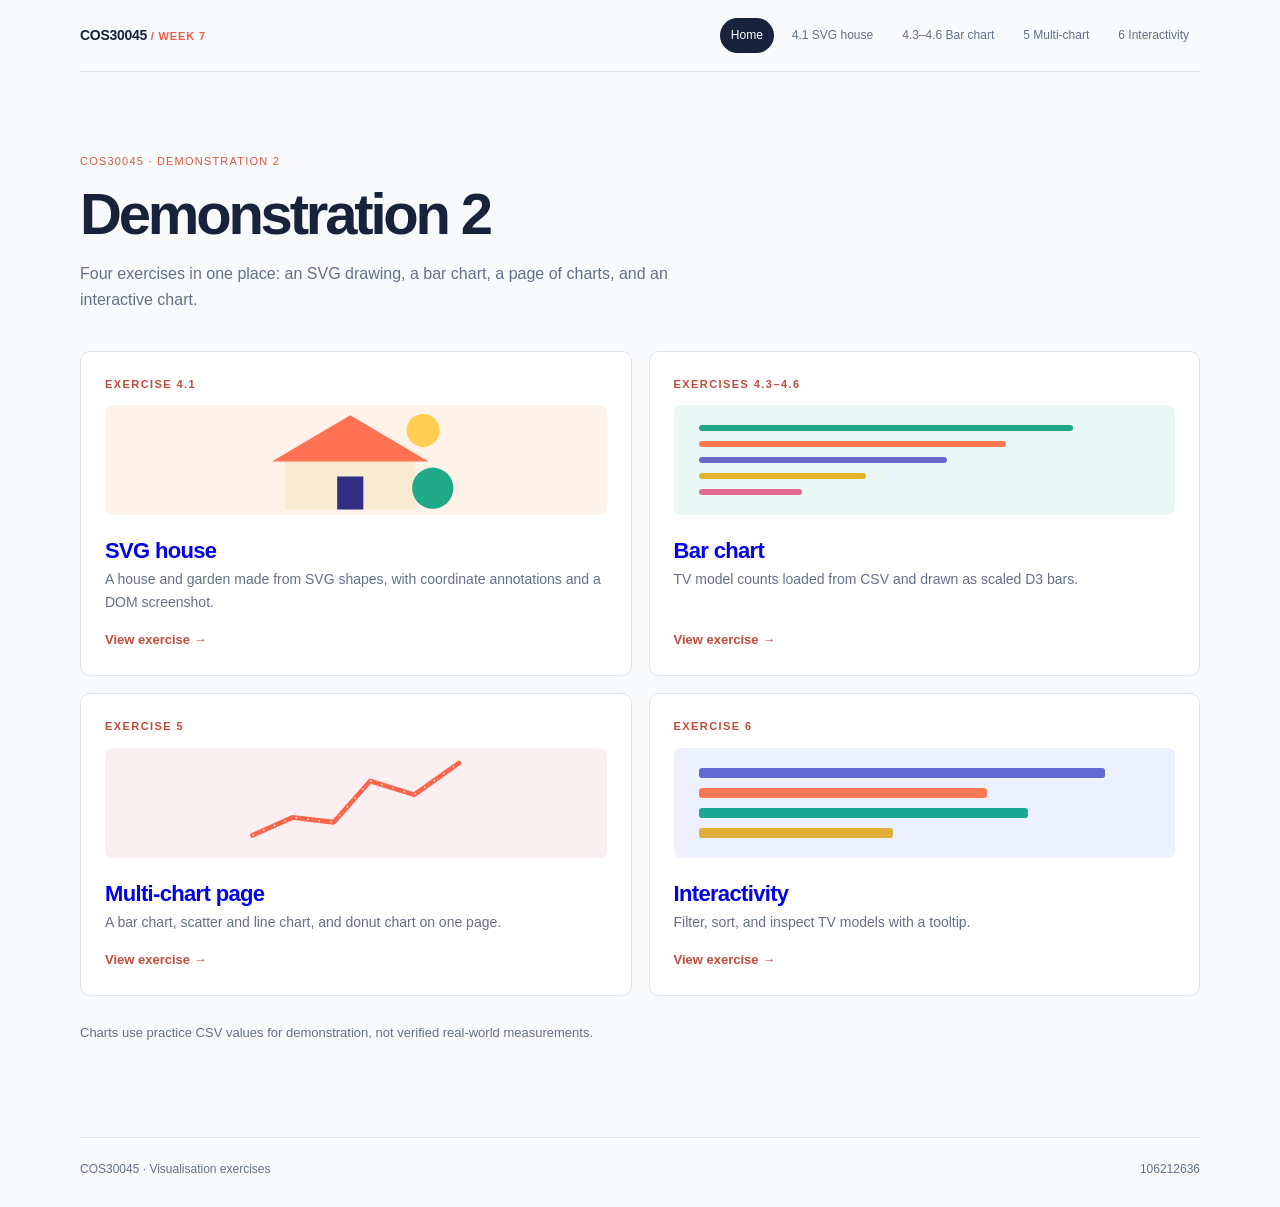
==== index.html @ 02749a00 "upload website from local to github repo" ====
<!doctype html>
<html lang="en">
<head>
  <meta charset="utf-8">
  <meta name="viewport" content="width=device-width, initial-scale=1">
  <title>Demonstration 2 · COS30045</title>
  <link rel="stylesheet" href="site.css">
</head>
<body>
  <header class="site-header">
    <a class="site-name" href="index.html">COS30045 <span> / WEEK 7</span></a>
    <nav aria-label="Exercises"><a href="index.html" aria-current="page">Home</a><a href="house/">4.1 SVG house</a><a href="brands/">4.3–4.6 Bar chart</a><a href="charts/">5 Multi-chart</a><a href="explorer/">6 Interactivity</a></nav>
  </header>
  <main class="landing">
    <p class="course-label">COS30045 · DEMONSTRATION 2</p>
    <h1>Demonstration 2</h1>
    <p class="lede">Four exercises in one place: an SVG drawing, a bar chart, a page of charts, and an interactive chart.</p>
    <div class="landing-grid">
      <a class="feature-card card-house" href="house/"><span class="card-index">EXERCISE 4.1</span><span class="card-art" aria-hidden="true"><svg viewBox="0 0 320 160"><circle cx="258" cy="37" r="24" fill="#ffce52"/><rect x="57" y="76" width="190" height="76" fill="#f9ead2"/><path d="M38 82 152 15 266 82Z" fill="#ff7354"/><rect x="133" y="104" width="38" height="48" fill="#312e81"/><circle cx="272" cy="121" r="30" fill="#20aa89"/></svg></span><strong>SVG house</strong><span>A house and garden made from SVG shapes, with coordinate annotations and a DOM screenshot.</span><span class="card-action">View exercise →</span></a>
      <a class="feature-card card-brands" href="brands/"><span class="card-index">EXERCISES 4.3–4.6</span><span class="card-art mini-bars" aria-hidden="true"><i></i><i></i><i></i><i></i><i></i></span><strong>Bar chart</strong><span>TV model counts loaded from CSV and drawn as scaled D3 bars.</span><span class="card-action">View exercise →</span></a>
      <a class="feature-card card-charts" href="charts/"><span class="card-index">EXERCISE 5</span><span class="card-art mini-chart" aria-hidden="true"><svg viewBox="0 0 320 160"><path d="M10 127 68 101 128 108 181 48 245 68 310 22" fill="none" stroke="#fb654c" stroke-width="7" stroke-linecap="round" stroke-linejoin="round"/><path d="M10 127 68 101 128 108 181 48 245 68 310 22" fill="none" stroke="#fff" stroke-width="2" stroke-dasharray="2 15"/></svg></span><strong>Multi-chart page</strong><span>A bar chart, scatter and line chart, and donut chart on one page.</span><span class="card-action">View exercise →</span></a>
      <a class="feature-card card-explorer" href="explorer/"><span class="card-index">EXERCISE 6</span><span class="card-art mini-explorer" aria-hidden="true"><i></i><i></i><i></i><i></i></span><strong>Interactivity</strong><span>Filter, sort, and inspect TV models with a tooltip.</span><span class="card-action">View exercise →</span></a>
    </div>
    <p class="data-disclaimer">Charts use practice CSV values for demonstration, not verified real-world measurements.</p>
  </main>
  <footer><span>COS30045 · Visualisation exercises</span><span>106212636</span></footer>
</body>
</html>
---- site.css ----
:root { color-scheme: light; --ink: #17233b; --muted: #647089; --line: #dde4ed; --accent: #ed5e49; }
* { box-sizing: border-box; }
html { scroll-behavior: smooth; }
body { background: #f8fafc; color: var(--ink); }
body { margin: 0; font: 15px/1.6 -apple-system, BlinkMacSystemFont, "Segoe UI", sans-serif; }
.site-header { display: flex; align-items: center; justify-content: space-between; margin: auto; border-bottom: 1px solid var(--line); }
.site-name { color: var(--ink); font-weight: 750; text-decoration: none; }
main { margin: auto; padding-bottom: 80px; }
footer { display: flex; justify-content: space-between; gap: 20px; margin: auto; padding: 22px 0 28px; border-top: 1px solid var(--line); font-size: 12px; }
.site-header nav { display: flex; }
.site-header, main, footer { width: min(100% - 48px, 1120px); max-width: 1120px; }
.site-header { height: auto; min-height: 72px; gap: 16px; }
.site-name { white-space: nowrap; font-size: 14px; letter-spacing: -.02em; }
.site-name span { color: var(--accent); font-size: 11px; letter-spacing: .08em; }
.site-header nav { flex-wrap: wrap; justify-content: flex-end; gap: 7px; }
.site-header nav a { display: inline-block; padding: 8px 11px; border-radius: 999px; color: var(--muted); font-size: 12px; text-decoration: none; white-space: nowrap; }
.site-header nav a:hover, .site-header nav a:focus-visible, .site-header nav a[aria-current="page"] { background: #17233b; color: #fff; text-decoration: none; }
main { padding-top: 55px; }
h1 { font-size: clamp(35px, 5vw, 60px); letter-spacing: -.055em; }
h2 { color: var(--ink); }
.course-label { color: #dd553f; letter-spacing: .11em; text-transform: uppercase; font-size: 11px; }
.chart-surface, .controls, .visualisation, .house-figure, .annotation, .dom-figure { background: #fff; }
.line-mark { stroke: #f05a55; } .point-mark { stroke: #f05a55; }
.landing { padding-top: clamp(42px, 6vw, 70px); }
.landing h1 { max-width: 850px; margin: 10px 0 0; font-size: clamp(38px, 5vw, 58px); line-height: 1.1; }
.period { color: var(--accent); }
.lede { max-width: 650px; margin: 16px 0 38px; color: var(--muted); font-size: 16px; line-height: 1.6; }
.landing-grid { display: grid; grid-template-columns: repeat(2, minmax(0, 1fr)); gap: 17px; }
.feature-card { display: flex; flex-direction: column; min-height: 290px; overflow: hidden; padding: 24px; border: 1px solid var(--line); border-radius: 10px; background: #fff; text-decoration: none; transition: border-color .2s; }
.feature-card:hover, .feature-card:focus-visible { border-color: #9caec5; }
.card-index { font-size: 11px; font-weight: 700; letter-spacing: .13em; color: #c14b39; }
.card-art { display: block; height: 110px; margin: 12px 0 18px; overflow: hidden; border-radius: 7px; background: #fff3e9; }
.card-art svg { width: 100%; height: 100%; }
.feature-card strong { font-size: 22px; letter-spacing: -.03em; }
.feature-card > span:not(.card-art):not(.card-index):not(.card-action) { color: var(--muted); font-size: 14px; }
.card-action { margin-top: auto; padding-top: 17px; color: #c14b39; font-size: 13px; font-weight: 700; }
.card-brands .card-art { background: #e9f8f4; } .card-charts .card-art { background: #fceff1; } .card-explorer .card-art { background: #edf0ff; }
.mini-bars, .mini-explorer { display: flex; flex-direction: column; justify-content: center; gap: 10px; padding: 20px 25px; }
.mini-bars i, .mini-explorer i { display: block; height: 15px; border-radius: 3px; background: #20a789; }
.mini-bars i:nth-child(1) { width: 83%; }.mini-bars i:nth-child(2) { width: 68%; background: #fa794e; }.mini-bars i:nth-child(3) { width: 55%; background: #6669c6; }.mini-bars i:nth-child(4) { width: 37%; background: #dfb22e; }.mini-bars i:nth-child(5) { width: 23%; background: #e36891; }
.mini-explorer i { height: 16px; background: #6369d4; }.mini-explorer i:nth-child(1) { width: 90%; }.mini-explorer i:nth-child(2) { width: 64%; background: #fa7953; }.mini-explorer i:nth-child(3) { width: 73%; background: #1aa893; }.mini-explorer i:nth-child(4) { width: 43%; background: #e1af39; }
.data-disclaimer { margin-top: 27px; color: var(--muted); font-size: 13px; }
footer { color: var(--muted); }
@media (max-width: 760px) { .site-header { align-items: flex-start; flex-direction: column; padding: 15px 0; } .site-header nav { justify-content: flex-start; gap: 3px; } .site-header nav a { padding: 6px 9px; } .landing-grid { grid-template-columns: 1fr; } .feature-card { min-height: 315px; } }
@media (max-width: 600px) { .site-header, main, footer { width: min(100% - 32px, 1120px); } main { padding-top: 32px; } }
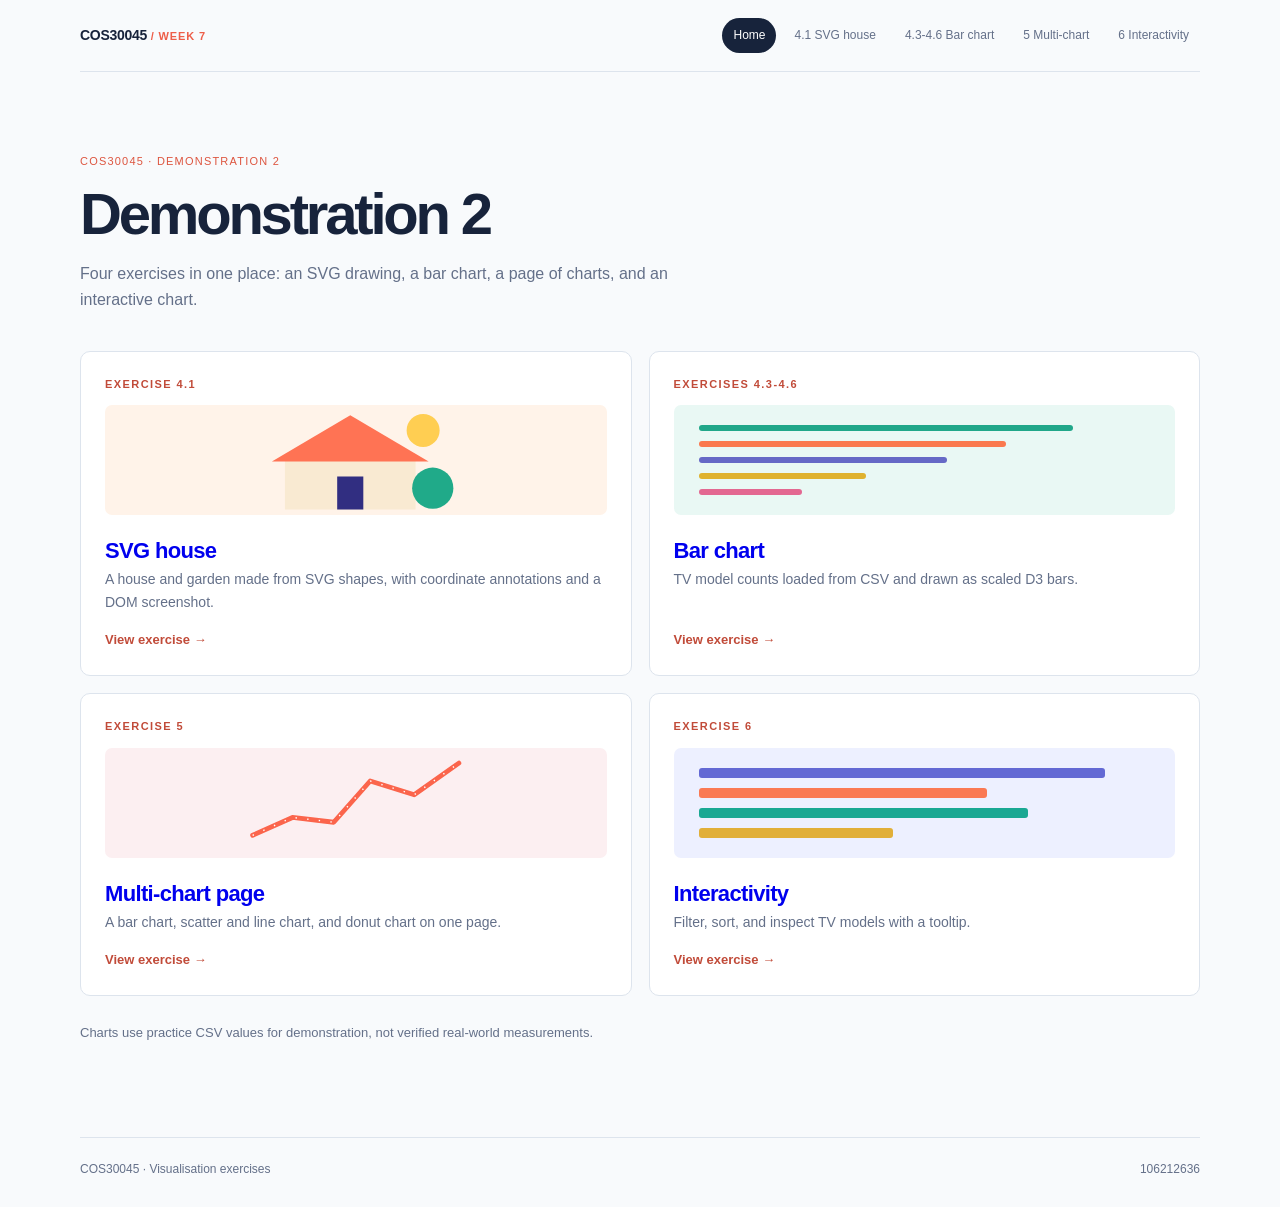
==== commit 59559fc7: "make change to the documents" ====
--- a/index.html
+++ b/index.html
@@ -9,7 +9,7 @@
 <body>
   <header class="site-header">
     <a class="site-name" href="index.html">COS30045 <span> / WEEK 7</span></a>
-    <nav aria-label="Exercises"><a href="index.html" aria-current="page">Home</a><a href="house/">4.1 SVG house</a><a href="brands/">4.3–4.6 Bar chart</a><a href="charts/">5 Multi-chart</a><a href="explorer/">6 Interactivity</a></nav>
+    <nav aria-label="Exercises"><a href="index.html" aria-current="page">Home</a><a href="house/">4.1 SVG house</a><a href="brands/">4.3-4.6 Bar chart</a><a href="charts/">5 Multi-chart</a><a href="explorer/">6 Interactivity</a></nav>
   </header>
   <main class="landing">
     <p class="course-label">COS30045 · DEMONSTRATION 2</p>
@@ -17,7 +17,7 @@
     <p class="lede">Four exercises in one place: an SVG drawing, a bar chart, a page of charts, and an interactive chart.</p>
     <div class="landing-grid">
       <a class="feature-card card-house" href="house/"><span class="card-index">EXERCISE 4.1</span><span class="card-art" aria-hidden="true"><svg viewBox="0 0 320 160"><circle cx="258" cy="37" r="24" fill="#ffce52"/><rect x="57" y="76" width="190" height="76" fill="#f9ead2"/><path d="M38 82 152 15 266 82Z" fill="#ff7354"/><rect x="133" y="104" width="38" height="48" fill="#312e81"/><circle cx="272" cy="121" r="30" fill="#20aa89"/></svg></span><strong>SVG house</strong><span>A house and garden made from SVG shapes, with coordinate annotations and a DOM screenshot.</span><span class="card-action">View exercise →</span></a>
-      <a class="feature-card card-brands" href="brands/"><span class="card-index">EXERCISES 4.3–4.6</span><span class="card-art mini-bars" aria-hidden="true"><i></i><i></i><i></i><i></i><i></i></span><strong>Bar chart</strong><span>TV model counts loaded from CSV and drawn as scaled D3 bars.</span><span class="card-action">View exercise →</span></a>
+      <a class="feature-card card-brands" href="brands/"><span class="card-index">EXERCISES 4.3-4.6</span><span class="card-art mini-bars" aria-hidden="true"><i></i><i></i><i></i><i></i><i></i></span><strong>Bar chart</strong><span>TV model counts loaded from CSV and drawn as scaled D3 bars.</span><span class="card-action">View exercise →</span></a>
       <a class="feature-card card-charts" href="charts/"><span class="card-index">EXERCISE 5</span><span class="card-art mini-chart" aria-hidden="true"><svg viewBox="0 0 320 160"><path d="M10 127 68 101 128 108 181 48 245 68 310 22" fill="none" stroke="#fb654c" stroke-width="7" stroke-linecap="round" stroke-linejoin="round"/><path d="M10 127 68 101 128 108 181 48 245 68 310 22" fill="none" stroke="#fff" stroke-width="2" stroke-dasharray="2 15"/></svg></span><strong>Multi-chart page</strong><span>A bar chart, scatter and line chart, and donut chart on one page.</span><span class="card-action">View exercise →</span></a>
       <a class="feature-card card-explorer" href="explorer/"><span class="card-index">EXERCISE 6</span><span class="card-art mini-explorer" aria-hidden="true"><i></i><i></i><i></i><i></i></span><strong>Interactivity</strong><span>Filter, sort, and inspect TV models with a tooltip.</span><span class="card-action">View exercise →</span></a>
     </div>
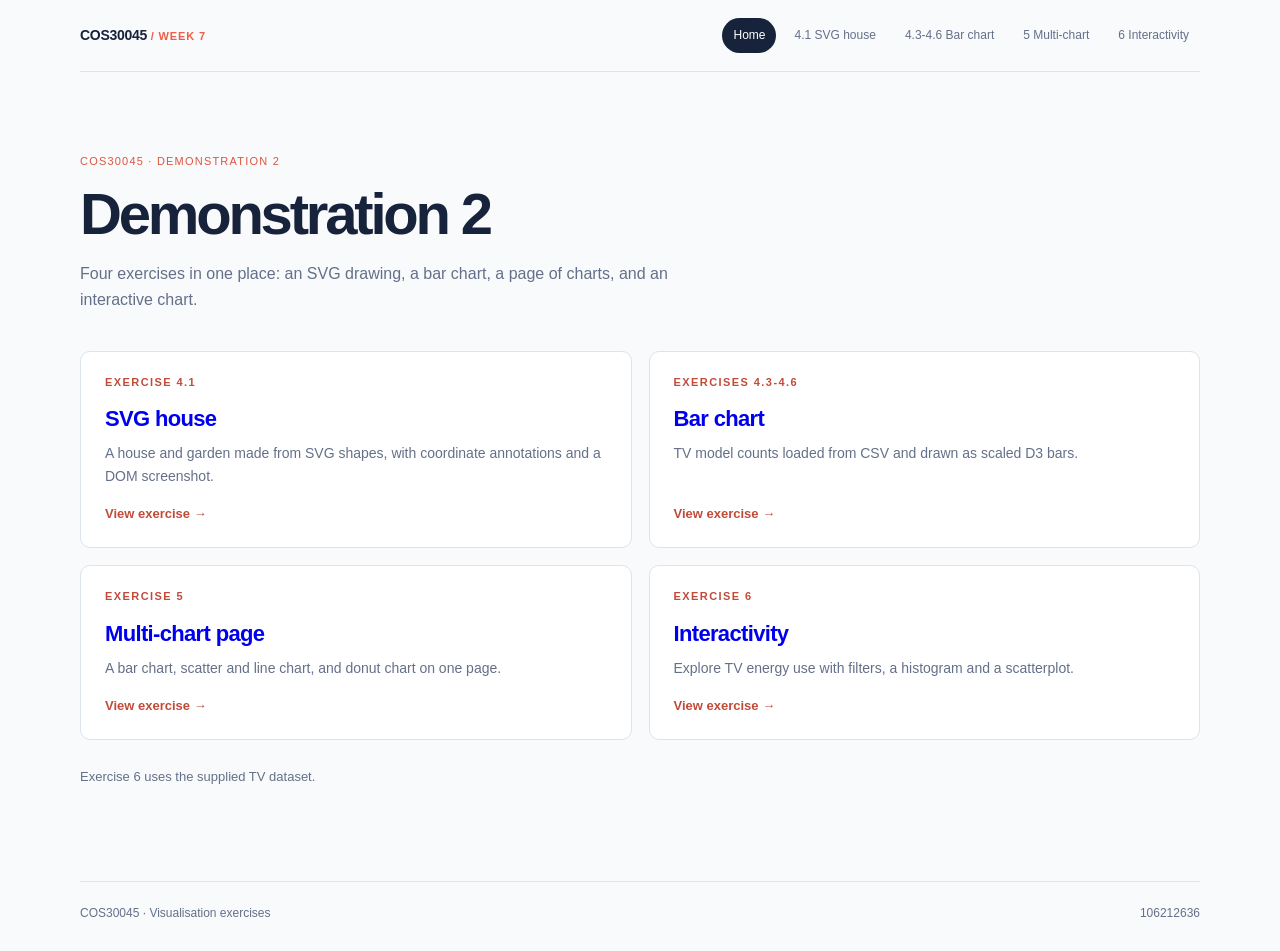
==== commit 5f168205: "Update Exercise 6 and organise exercise pages" ====
--- a/index.html
+++ b/index.html
@@ -9,19 +9,19 @@
 <body>
   <header class="site-header">
     <a class="site-name" href="index.html">COS30045 <span> / WEEK 7</span></a>
-    <nav aria-label="Exercises"><a href="index.html" aria-current="page">Home</a><a href="house/">4.1 SVG house</a><a href="brands/">4.3-4.6 Bar chart</a><a href="charts/">5 Multi-chart</a><a href="explorer/">6 Interactivity</a></nav>
+    <nav aria-label="Exercises"><a href="index.html" aria-current="page">Home</a><a href="exercise-4-1/">4.1 SVG house</a><a href="exercise-4-3-4-6/">4.3-4.6 Bar chart</a><a href="exercise-5/">5 Multi-chart</a><a href="exercise-6/">6 Interactivity</a></nav>
   </header>
   <main class="landing">
     <p class="course-label">COS30045 · DEMONSTRATION 2</p>
     <h1>Demonstration 2</h1>
     <p class="lede">Four exercises in one place: an SVG drawing, a bar chart, a page of charts, and an interactive chart.</p>
     <div class="landing-grid">
-      <a class="feature-card card-house" href="house/"><span class="card-index">EXERCISE 4.1</span><span class="card-art" aria-hidden="true"><svg viewBox="0 0 320 160"><circle cx="258" cy="37" r="24" fill="#ffce52"/><rect x="57" y="76" width="190" height="76" fill="#f9ead2"/><path d="M38 82 152 15 266 82Z" fill="#ff7354"/><rect x="133" y="104" width="38" height="48" fill="#312e81"/><circle cx="272" cy="121" r="30" fill="#20aa89"/></svg></span><strong>SVG house</strong><span>A house and garden made from SVG shapes, with coordinate annotations and a DOM screenshot.</span><span class="card-action">View exercise →</span></a>
-      <a class="feature-card card-brands" href="brands/"><span class="card-index">EXERCISES 4.3-4.6</span><span class="card-art mini-bars" aria-hidden="true"><i></i><i></i><i></i><i></i><i></i></span><strong>Bar chart</strong><span>TV model counts loaded from CSV and drawn as scaled D3 bars.</span><span class="card-action">View exercise →</span></a>
-      <a class="feature-card card-charts" href="charts/"><span class="card-index">EXERCISE 5</span><span class="card-art mini-chart" aria-hidden="true"><svg viewBox="0 0 320 160"><path d="M10 127 68 101 128 108 181 48 245 68 310 22" fill="none" stroke="#fb654c" stroke-width="7" stroke-linecap="round" stroke-linejoin="round"/><path d="M10 127 68 101 128 108 181 48 245 68 310 22" fill="none" stroke="#fff" stroke-width="2" stroke-dasharray="2 15"/></svg></span><strong>Multi-chart page</strong><span>A bar chart, scatter and line chart, and donut chart on one page.</span><span class="card-action">View exercise →</span></a>
-      <a class="feature-card card-explorer" href="explorer/"><span class="card-index">EXERCISE 6</span><span class="card-art mini-explorer" aria-hidden="true"><i></i><i></i><i></i><i></i></span><strong>Interactivity</strong><span>Filter, sort, and inspect TV models with a tooltip.</span><span class="card-action">View exercise →</span></a>
+      <a class="feature-card card-house" href="exercise-4-1/"><span class="card-index">EXERCISE 4.1</span><span class="card-art" aria-hidden="true"><svg viewBox="0 0 320 160"><circle cx="258" cy="37" r="24" fill="#ffce52"/><rect x="57" y="76" width="190" height="76" fill="#f9ead2"/><path d="M38 82 152 15 266 82Z" fill="#ff7354"/><rect x="133" y="104" width="38" height="48" fill="#312e81"/><circle cx="272" cy="121" r="30" fill="#20aa89"/></svg></span><strong>SVG house</strong><span>A house and garden made from SVG shapes, with coordinate annotations and a DOM screenshot.</span><span class="card-action">View exercise →</span></a>
+      <a class="feature-card card-brands" href="exercise-4-3-4-6/"><span class="card-index">EXERCISES 4.3-4.6</span><span class="card-art mini-bars" aria-hidden="true"><i></i><i></i><i></i><i></i><i></i></span><strong>Bar chart</strong><span>TV model counts loaded from CSV and drawn as scaled D3 bars.</span><span class="card-action">View exercise →</span></a>
+      <a class="feature-card card-charts" href="exercise-5/"><span class="card-index">EXERCISE 5</span><span class="card-art mini-chart" aria-hidden="true"><svg viewBox="0 0 320 160"><path d="M10 127 68 101 128 108 181 48 245 68 310 22" fill="none" stroke="#fb654c" stroke-width="7" stroke-linecap="round" stroke-linejoin="round"/><path d="M10 127 68 101 128 108 181 48 245 68 310 22" fill="none" stroke="#fff" stroke-width="2" stroke-dasharray="2 15"/></svg></span><strong>Multi-chart page</strong><span>A bar chart, scatter and line chart, and donut chart on one page.</span><span class="card-action">View exercise →</span></a>
+      <a class="feature-card card-explorer" href="exercise-6/"><span class="card-index">EXERCISE 6</span><span class="card-art mini-explorer" aria-hidden="true"><i></i><i></i><i></i><i></i></span><strong>Interactivity</strong><span>Explore TV energy use with filters, a histogram and a scatterplot.</span><span class="card-action">View exercise →</span></a>
     </div>
-    <p class="data-disclaimer">Charts use practice CSV values for demonstration, not verified real-world measurements.</p>
+    <p class="data-disclaimer">Exercise 6 uses the supplied TV dataset.</p>
   </main>
   <footer><span>COS30045 · Visualisation exercises</span><span>106212636</span></footer>
 </body>
--- a/site.css
+++ b/site.css
@@ -1,45 +1,273 @@
-:root { color-scheme: light; --ink: #17233b; --muted: #647089; --line: #dde4ed; --accent: #ed5e49; }
-* { box-sizing: border-box; }
-html { scroll-behavior: smooth; }
-body { background: #f8fafc; color: var(--ink); }
-body { margin: 0; font: 15px/1.6 -apple-system, BlinkMacSystemFont, "Segoe UI", sans-serif; }
-.site-header { display: flex; align-items: center; justify-content: space-between; margin: auto; border-bottom: 1px solid var(--line); }
-.site-name { color: var(--ink); font-weight: 750; text-decoration: none; }
-main { margin: auto; padding-bottom: 80px; }
-footer { display: flex; justify-content: space-between; gap: 20px; margin: auto; padding: 22px 0 28px; border-top: 1px solid var(--line); font-size: 12px; }
-.site-header nav { display: flex; }
-.site-header, main, footer { width: min(100% - 48px, 1120px); max-width: 1120px; }
-.site-header { height: auto; min-height: 72px; gap: 16px; }
-.site-name { white-space: nowrap; font-size: 14px; letter-spacing: -.02em; }
-.site-name span { color: var(--accent); font-size: 11px; letter-spacing: .08em; }
-.site-header nav { flex-wrap: wrap; justify-content: flex-end; gap: 7px; }
-.site-header nav a { display: inline-block; padding: 8px 11px; border-radius: 999px; color: var(--muted); font-size: 12px; text-decoration: none; white-space: nowrap; }
-.site-header nav a:hover, .site-header nav a:focus-visible, .site-header nav a[aria-current="page"] { background: #17233b; color: #fff; text-decoration: none; }
-main { padding-top: 55px; }
-h1 { font-size: clamp(35px, 5vw, 60px); letter-spacing: -.055em; }
-h2 { color: var(--ink); }
-.course-label { color: #dd553f; letter-spacing: .11em; text-transform: uppercase; font-size: 11px; }
-.chart-surface, .controls, .visualisation, .house-figure, .annotation, .dom-figure { background: #fff; }
-.line-mark { stroke: #f05a55; } .point-mark { stroke: #f05a55; }
-.landing { padding-top: clamp(42px, 6vw, 70px); }
-.landing h1 { max-width: 850px; margin: 10px 0 0; font-size: clamp(38px, 5vw, 58px); line-height: 1.1; }
-.period { color: var(--accent); }
-.lede { max-width: 650px; margin: 16px 0 38px; color: var(--muted); font-size: 16px; line-height: 1.6; }
-.landing-grid { display: grid; grid-template-columns: repeat(2, minmax(0, 1fr)); gap: 17px; }
-.feature-card { display: flex; flex-direction: column; min-height: 290px; overflow: hidden; padding: 24px; border: 1px solid var(--line); border-radius: 10px; background: #fff; text-decoration: none; transition: border-color .2s; }
-.feature-card:hover, .feature-card:focus-visible { border-color: #9caec5; }
-.card-index { font-size: 11px; font-weight: 700; letter-spacing: .13em; color: #c14b39; }
-.card-art { display: block; height: 110px; margin: 12px 0 18px; overflow: hidden; border-radius: 7px; background: #fff3e9; }
-.card-art svg { width: 100%; height: 100%; }
-.feature-card strong { font-size: 22px; letter-spacing: -.03em; }
-.feature-card > span:not(.card-art):not(.card-index):not(.card-action) { color: var(--muted); font-size: 14px; }
-.card-action { margin-top: auto; padding-top: 17px; color: #c14b39; font-size: 13px; font-weight: 700; }
-.card-brands .card-art { background: #e9f8f4; } .card-charts .card-art { background: #fceff1; } .card-explorer .card-art { background: #edf0ff; }
-.mini-bars, .mini-explorer { display: flex; flex-direction: column; justify-content: center; gap: 10px; padding: 20px 25px; }
-.mini-bars i, .mini-explorer i { display: block; height: 15px; border-radius: 3px; background: #20a789; }
-.mini-bars i:nth-child(1) { width: 83%; }.mini-bars i:nth-child(2) { width: 68%; background: #fa794e; }.mini-bars i:nth-child(3) { width: 55%; background: #6669c6; }.mini-bars i:nth-child(4) { width: 37%; background: #dfb22e; }.mini-bars i:nth-child(5) { width: 23%; background: #e36891; }
-.mini-explorer i { height: 16px; background: #6369d4; }.mini-explorer i:nth-child(1) { width: 90%; }.mini-explorer i:nth-child(2) { width: 64%; background: #fa7953; }.mini-explorer i:nth-child(3) { width: 73%; background: #1aa893; }.mini-explorer i:nth-child(4) { width: 43%; background: #e1af39; }
-.data-disclaimer { margin-top: 27px; color: var(--muted); font-size: 13px; }
-footer { color: var(--muted); }
-@media (max-width: 760px) { .site-header { align-items: flex-start; flex-direction: column; padding: 15px 0; } .site-header nav { justify-content: flex-start; gap: 3px; } .site-header nav a { padding: 6px 9px; } .landing-grid { grid-template-columns: 1fr; } .feature-card { min-height: 315px; } }
-@media (max-width: 600px) { .site-header, main, footer { width: min(100% - 32px, 1120px); } main { padding-top: 32px; } }
+:root {
+    color-scheme: light;
+    --ink: #17233b;
+    --muted: #647089;
+    --line: #dde4ed;
+    --accent: #ed5e49;
+}
+
+* {
+    box-sizing: border-box;
+}
+
+html {
+    scroll-behavior: smooth;
+}
+
+body {
+    background: #f8fafc;
+    color: var(--ink);
+}
+
+body {
+    margin: 0;
+    font: 15px/1.6 -apple-system, BlinkMacSystemFont, "Segoe UI", sans-serif;
+}
+
+.site-header {
+    display: flex;
+    align-items: center;
+    justify-content: space-between;
+    margin: auto;
+    border-bottom: 1px solid var(--line);
+}
+
+.site-name {
+    color: var(--ink);
+    font-weight: 750;
+    text-decoration: none;
+}
+
+main {
+    margin: auto;
+    padding-bottom: 80px;
+}
+
+footer {
+    display: flex;
+    justify-content: space-between;
+    gap: 20px;
+    margin: auto;
+    padding: 22px 0 28px;
+    border-top: 1px solid var(--line);
+    font-size: 12px;
+}
+
+.site-header nav {
+    display: flex;
+}
+
+.site-header,
+main,
+footer {
+    width: min(100% - 48px, 1120px);
+    max-width: 1120px;
+}
+
+.site-header {
+    height: auto;
+    min-height: 72px;
+    gap: 16px;
+}
+
+.site-name {
+    white-space: nowrap;
+    font-size: 14px;
+    letter-spacing: -.02em;
+}
+
+.site-name span {
+    color: var(--accent);
+    font-size: 11px;
+    letter-spacing: .08em;
+}
+
+.site-header nav {
+    flex-wrap: wrap;
+    justify-content: flex-end;
+    gap: 7px;
+}
+
+.site-header nav a {
+    display: inline-block;
+    padding: 8px 11px;
+    border-radius: 999px;
+    color: var(--muted);
+    font-size: 12px;
+    text-decoration: none;
+    white-space: nowrap;
+}
+
+.site-header nav a:hover,
+.site-header nav a:focus-visible,
+.site-header nav a[aria-current="page"] {
+    background: #17233b;
+    color: #fff;
+    text-decoration: none;
+}
+
+main {
+    padding-top: 55px;
+}
+
+h1 {
+    font-size: clamp(35px, 5vw, 60px);
+    letter-spacing: -.055em;
+}
+
+h2 {
+    color: var(--ink);
+}
+
+.course-label {
+    color: #dd553f;
+    letter-spacing: .11em;
+    text-transform: uppercase;
+    font-size: 11px;
+}
+
+.chart-surface,
+.controls,
+.visualisation,
+.house-figure,
+.annotation,
+.dom-figure {
+    background: #fff;
+}
+
+.line-mark {
+    stroke: #f05a55;
+}
+
+.point-mark {
+    stroke: #f05a55;
+}
+
+.landing {
+    padding-top: clamp(42px, 6vw, 70px);
+}
+
+.landing h1 {
+    max-width: 850px;
+    margin: 10px 0 0;
+    font-size: clamp(38px, 5vw, 58px);
+    line-height: 1.1;
+}
+
+.period {
+    color: var(--accent);
+}
+
+.lede {
+    max-width: 650px;
+    margin: 16px 0 38px;
+    color: var(--muted);
+    font-size: 16px;
+    line-height: 1.6;
+}
+
+.landing-grid {
+    display: grid;
+    grid-template-columns: repeat(2, minmax(0, 1fr));
+    gap: 17px;
+}
+
+.feature-card {
+    display: flex;
+    flex-direction: column;
+    min-height: 0;
+    overflow: hidden;
+    padding: 22px 24px;
+    border: 1px solid var(--line);
+    border-radius: 10px;
+    background: #fff;
+    text-decoration: none;
+    transition: border-color .2s;
+}
+
+.feature-card:hover,
+.feature-card:focus-visible {
+    border-color: #9caec5;
+}
+
+.card-index {
+    font-size: 11px;
+    font-weight: 700;
+    letter-spacing: .13em;
+    color: #c14b39;
+}
+
+/* Ẩn toàn bộ hình minh họa trong card */
+.card-art,
+.mini-bars,
+.mini-explorer {
+    display: none !important;
+}
+
+.feature-card strong {
+    margin-top: 10px;
+    font-size: 22px;
+    letter-spacing: -.03em;
+}
+
+.feature-card>span:not(.card-index):not(.card-action) {
+    margin-top: 6px;
+    color: var(--muted);
+    font-size: 14px;
+}
+
+.card-action {
+    margin-top: auto;
+    padding-top: 17px;
+    color: #c14b39;
+    font-size: 13px;
+    font-weight: 700;
+}
+
+.data-disclaimer {
+    margin-top: 27px;
+    color: var(--muted);
+    font-size: 13px;
+}
+
+footer {
+    color: var(--muted);
+}
+
+@media (max-width: 760px) {
+    .site-header {
+        align-items: flex-start;
+        flex-direction: column;
+        padding: 15px 0;
+    }
+
+    .site-header nav {
+        justify-content: flex-start;
+        gap: 3px;
+    }
+
+    .site-header nav a {
+        padding: 6px 9px;
+    }
+
+    .landing-grid {
+        grid-template-columns: 1fr;
+    }
+
+    .feature-card {
+        min-height: 0;
+    }
+}
+
+@media (max-width: 600px) {
+
+    .site-header,
+    main,
+    footer {
+        width: min(100% - 32px, 1120px);
+    }
+
+    main {
+        padding-top: 32px;
+    }
+}
